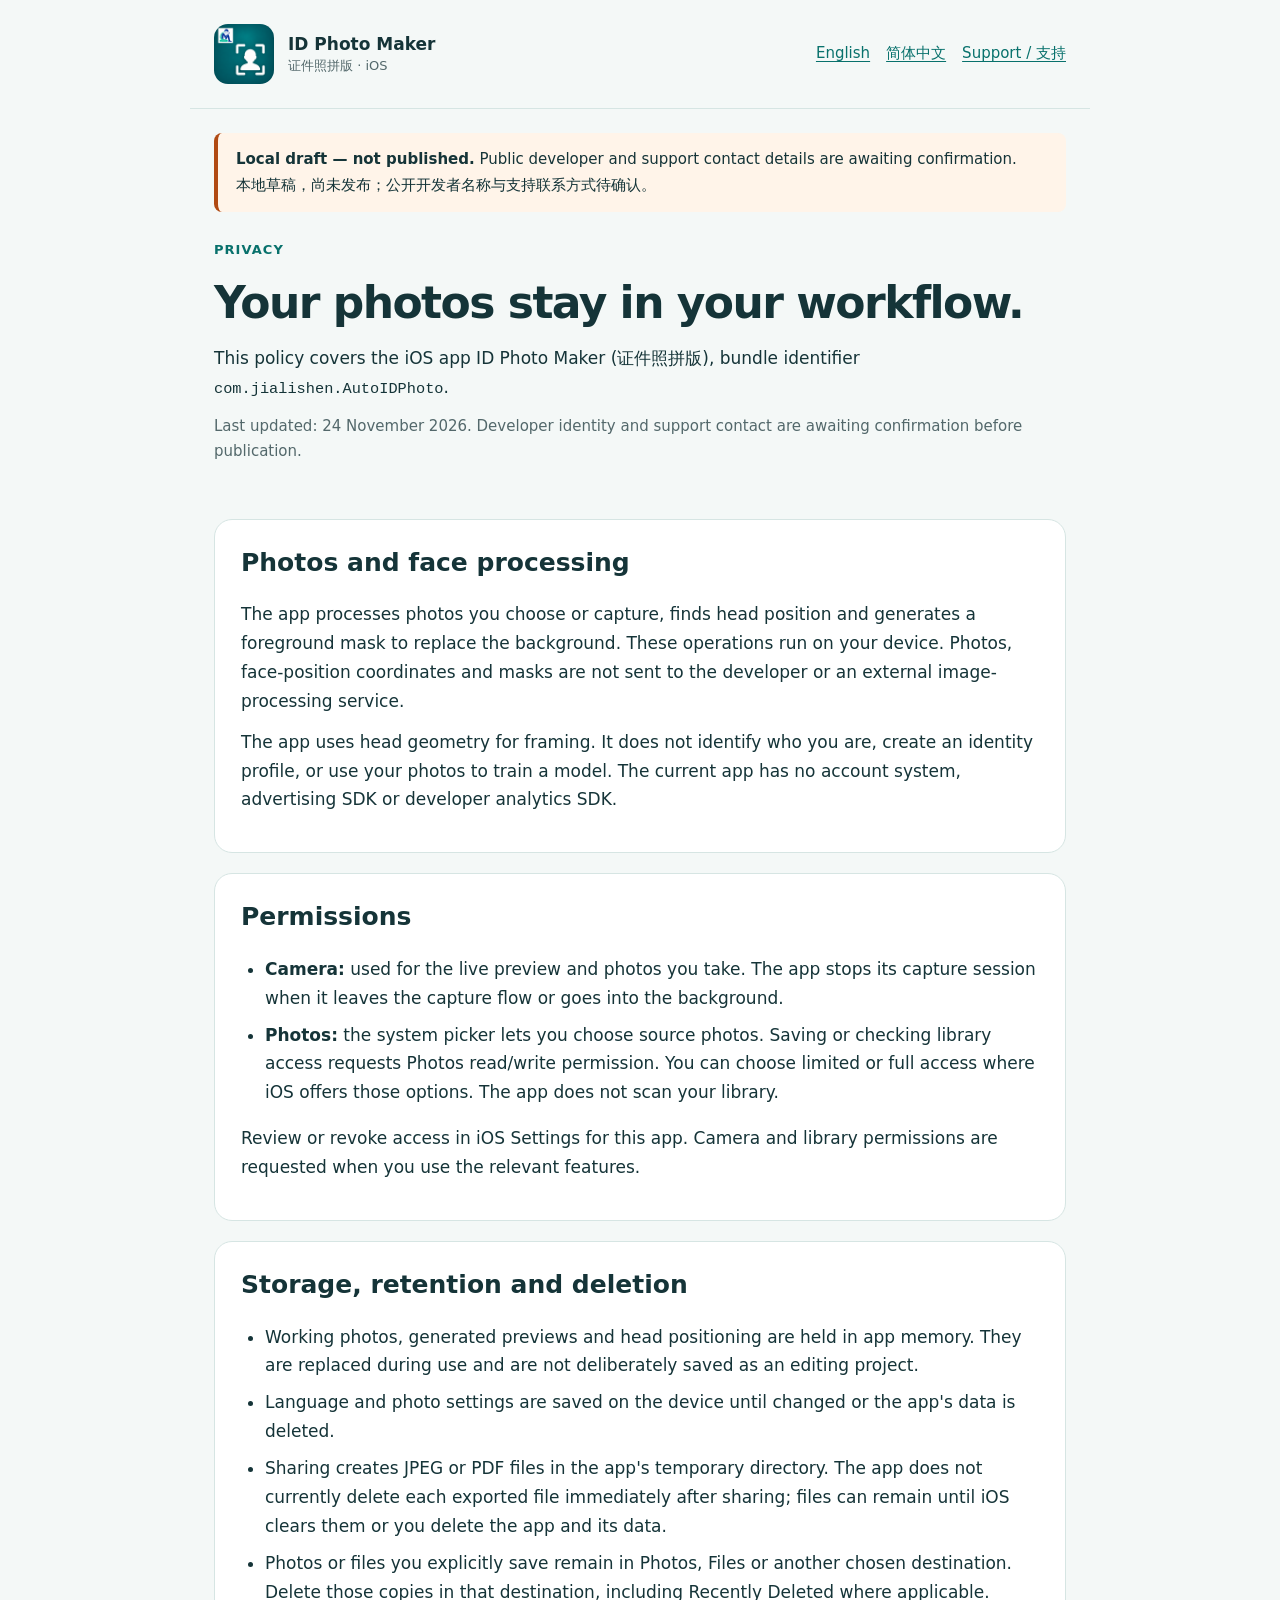
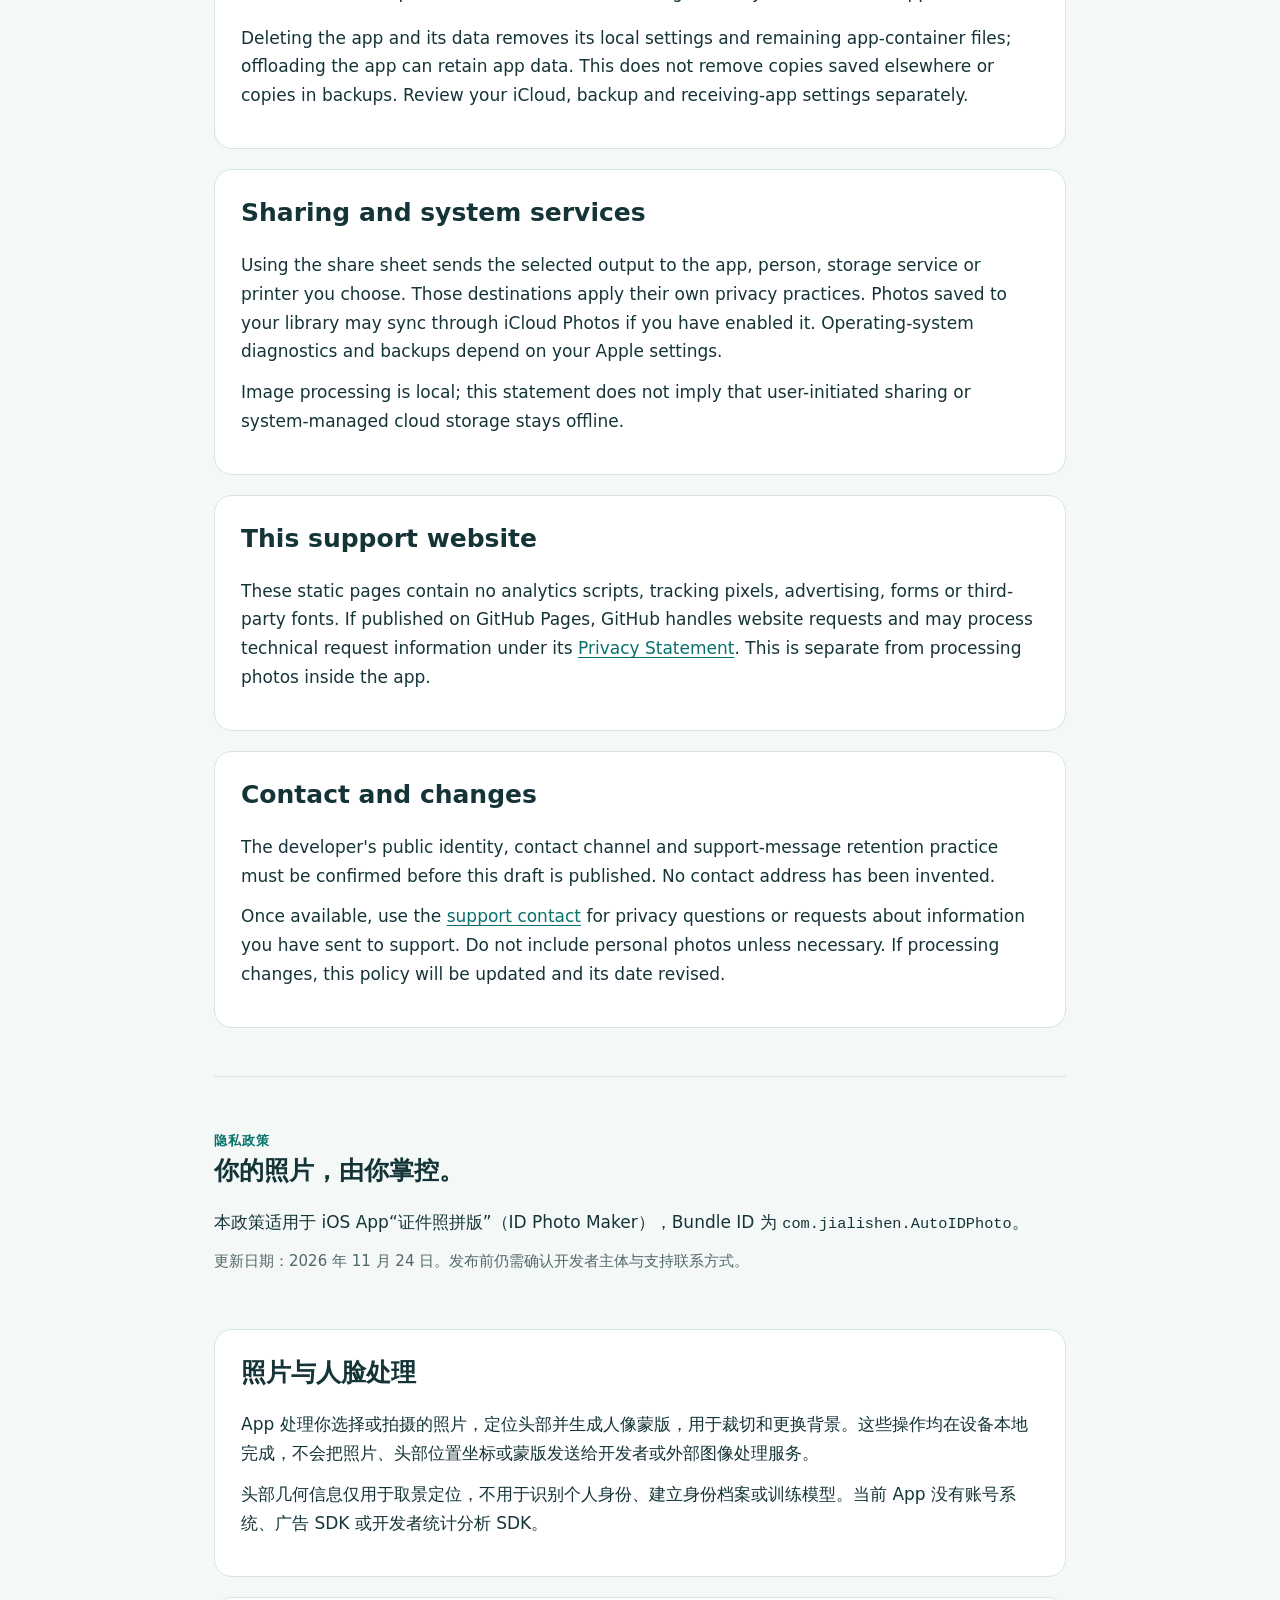
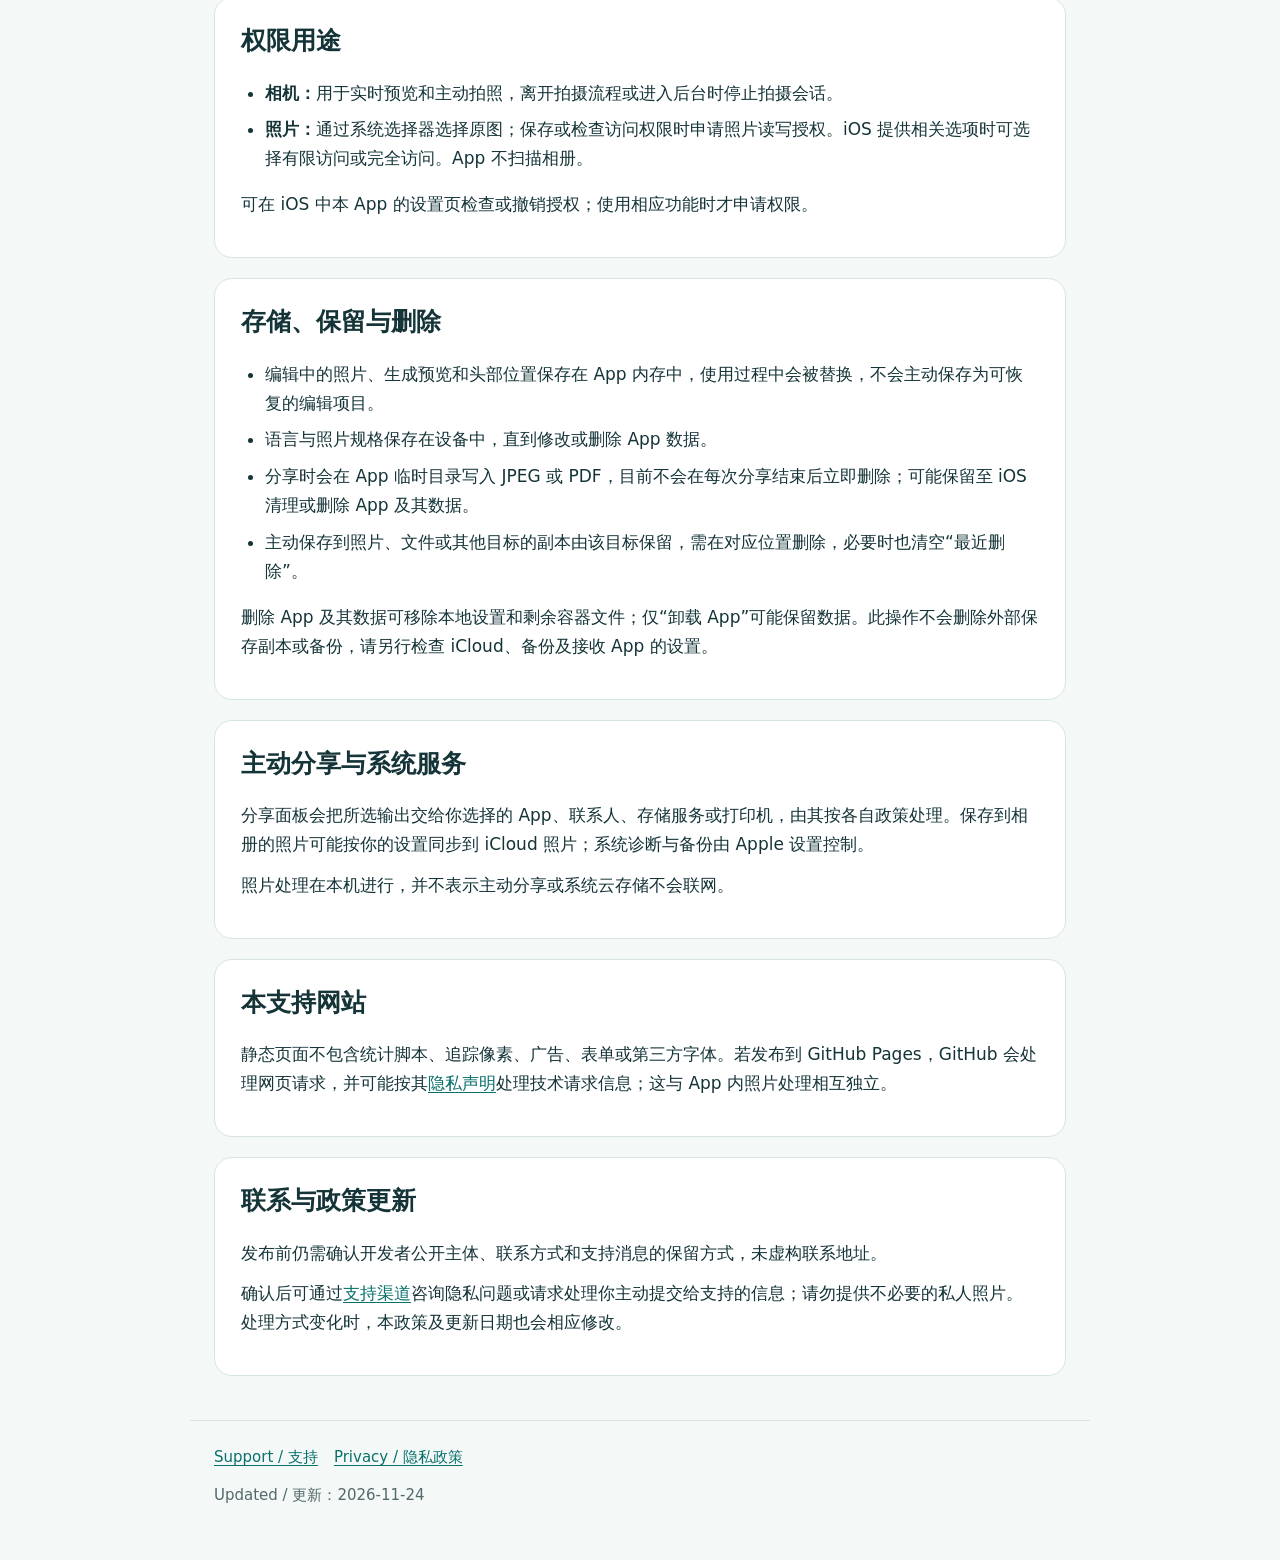
==== docs/privacy.html @ 6a407f12 "Add AutoIDPhoto iOS app and draft support pages" ====
<!doctype html>
<html lang="en">
<head>
<meta charset="utf-8">
<meta name="viewport" content="width=device-width, initial-scale=1">
<meta name="robots" content="noindex,nofollow">
<title>Privacy Policy / 隐私政策 · ID Photo Maker</title>
<meta name="description" content="ID Photo Maker / 证件照拼版 — Privacy Policy / 隐私政策">
<link rel="icon" href="app-icon.png" type="image/png">
<link rel="stylesheet" href="style.css">
</head>
<body>
<a class="skip" href="#main">Skip to content / 跳到正文</a>
<header><img src="app-icon.png" width="60" height="60" alt=""><div class="brand">ID Photo Maker<small lang="zh-Hans">证件照拼版 · iOS</small></div><nav aria-label="Navigation"><a href="#english" lang="en">English</a><a href="#chinese" lang="zh-Hans">简体中文</a><a href="index.html">Support / 支持</a></nav></header>
<main id="main"><aside class="notice" role="note"><strong>Local draft — not published.</strong> Public developer and support contact details are awaiting confirmation.<br><span lang="zh-Hans">本地草稿，尚未发布；公开开发者名称与支持联系方式待确认。</span></aside>

<section id="english" lang="en">
<div class="intro"><span class="eyebrow">Privacy</span><h1>Your photos stay in your workflow.</h1><p>This policy covers the iOS app ID Photo Maker (证件照拼版), bundle identifier <code>com.jialishen.AutoIDPhoto</code>.</p><p class="muted">Last updated: 24 November 2026. Developer identity and support contact are awaiting confirmation before publication.</p></div>
<section class="card"><h2>Photos and face processing</h2><p>The app processes photos you choose or capture, finds head position and generates a foreground mask to replace the background. These operations run on your device. Photos, face-position coordinates and masks are not sent to the developer or an external image-processing service.</p><p>The app uses head geometry for framing. It does not identify who you are, create an identity profile, or use your photos to train a model. The current app has no account system, advertising SDK or developer analytics SDK.</p></section>
<section class="card"><h2>Permissions</h2><ul><li><strong>Camera:</strong> used for the live preview and photos you take. The app stops its capture session when it leaves the capture flow or goes into the background.</li><li><strong>Photos:</strong> the system picker lets you choose source photos. Saving or checking library access requests Photos read/write permission. You can choose limited or full access where iOS offers those options. The app does not scan your library.</li></ul><p>Review or revoke access in iOS Settings for this app. Camera and library permissions are requested when you use the relevant features.</p></section>
<section class="card"><h2>Storage, retention and deletion</h2><ul><li>Working photos, generated previews and head positioning are held in app memory. They are replaced during use and are not deliberately saved as an editing project.</li><li>Language and photo settings are saved on the device until changed or the app's data is deleted.</li><li>Sharing creates JPEG or PDF files in the app's temporary directory. The app does not currently delete each exported file immediately after sharing; files can remain until iOS clears them or you delete the app and its data.</li><li>Photos or files you explicitly save remain in Photos, Files or another chosen destination. Delete those copies in that destination, including Recently Deleted where applicable.</li></ul><p>Deleting the app and its data removes its local settings and remaining app-container files; offloading the app can retain app data. This does not remove copies saved elsewhere or copies in backups. Review your iCloud, backup and receiving-app settings separately.</p></section>
<section class="card"><h2>Sharing and system services</h2><p>Using the share sheet sends the selected output to the app, person, storage service or printer you choose. Those destinations apply their own privacy practices. Photos saved to your library may sync through iCloud Photos if you have enabled it. Operating-system diagnostics and backups depend on your Apple settings.</p><p>Image processing is local; this statement does not imply that user-initiated sharing or system-managed cloud storage stays offline.</p></section>
<section class="card"><h2>This support website</h2><p>These static pages contain no analytics scripts, tracking pixels, advertising, forms or third-party fonts. If published on GitHub Pages, GitHub handles website requests and may process technical request information under its <a href="https://docs.github.com/en/site-policy/privacy-policies/github-general-privacy-statement">Privacy Statement</a>. This is separate from processing photos inside the app.</p></section>
<section class="card"><h2>Contact and changes</h2><p>The developer's public identity, contact channel and support-message retention practice must be confirmed before this draft is published. No contact address has been invented.</p><p>Once available, use the <a href="index.html#contact">support contact</a> for privacy questions or requests about information you have sent to support. Do not include personal photos unless necessary. If processing changes, this policy will be updated and its date revised.</p></section>
</section>
<section id="chinese" class="language" lang="zh-Hans">
<div class="intro"><span class="eyebrow">隐私政策</span><h2>你的照片，由你掌控。</h2><p>本政策适用于 iOS App“证件照拼版”（ID Photo Maker），Bundle ID 为 <code>com.jialishen.AutoIDPhoto</code>。</p><p class="muted">更新日期：2026 年 11 月 24 日。发布前仍需确认开发者主体与支持联系方式。</p></div>
<section class="card"><h2>照片与人脸处理</h2><p>App 处理你选择或拍摄的照片，定位头部并生成人像蒙版，用于裁切和更换背景。这些操作均在设备本地完成，不会把照片、头部位置坐标或蒙版发送给开发者或外部图像处理服务。</p><p>头部几何信息仅用于取景定位，不用于识别个人身份、建立身份档案或训练模型。当前 App 没有账号系统、广告 SDK 或开发者统计分析 SDK。</p></section>
<section class="card"><h2>权限用途</h2><ul><li><strong>相机：</strong>用于实时预览和主动拍照，离开拍摄流程或进入后台时停止拍摄会话。</li><li><strong>照片：</strong>通过系统选择器选择原图；保存或检查访问权限时申请照片读写授权。iOS 提供相关选项时可选择有限访问或完全访问。App 不扫描相册。</li></ul><p>可在 iOS 中本 App 的设置页检查或撤销授权；使用相应功能时才申请权限。</p></section>
<section class="card"><h2>存储、保留与删除</h2><ul><li>编辑中的照片、生成预览和头部位置保存在 App 内存中，使用过程中会被替换，不会主动保存为可恢复的编辑项目。</li><li>语言与照片规格保存在设备中，直到修改或删除 App 数据。</li><li>分享时会在 App 临时目录写入 JPEG 或 PDF，目前不会在每次分享结束后立即删除；可能保留至 iOS 清理或删除 App 及其数据。</li><li>主动保存到照片、文件或其他目标的副本由该目标保留，需在对应位置删除，必要时也清空“最近删除”。</li></ul><p>删除 App 及其数据可移除本地设置和剩余容器文件；仅“卸载 App”可能保留数据。此操作不会删除外部保存副本或备份，请另行检查 iCloud、备份及接收 App 的设置。</p></section>
<section class="card"><h2>主动分享与系统服务</h2><p>分享面板会把所选输出交给你选择的 App、联系人、存储服务或打印机，由其按各自政策处理。保存到相册的照片可能按你的设置同步到 iCloud 照片；系统诊断与备份由 Apple 设置控制。</p><p>照片处理在本机进行，并不表示主动分享或系统云存储不会联网。</p></section>
<section class="card"><h2>本支持网站</h2><p>静态页面不包含统计脚本、追踪像素、广告、表单或第三方字体。若发布到 GitHub Pages，GitHub 会处理网页请求，并可能按其<a href="https://docs.github.com/en/site-policy/privacy-policies/github-general-privacy-statement">隐私声明</a>处理技术请求信息；这与 App 内照片处理相互独立。</p></section>
<section class="card"><h2>联系与政策更新</h2><p>发布前仍需确认开发者公开主体、联系方式和支持消息的保留方式，未虚构联系地址。</p><p>确认后可通过<a href="index.html#contact-zh">支持渠道</a>咨询隐私问题或请求处理你主动提交给支持的信息；请勿提供不必要的私人照片。处理方式变化时，本政策及更新日期也会相应修改。</p></section>
</section>
</main>
<footer><a href="index.html">Support / 支持</a><a href="privacy.html">Privacy / 隐私政策</a><p>Updated / 更新：<time datetime="2026-11-24">2026-11-24</time></p></footer>
</body></html>
---- docs/style.css ----
:root{color-scheme:light;--ink:#153438;--muted:#53686b;--accent:#08716c;--line:#d6e5e3}
*{box-sizing:border-box}html{scroll-behavior:smooth;scroll-padding-top:1rem}body{margin:0;background:#f4f8f7;color:var(--ink);font:17px/1.7 system-ui,-apple-system,BlinkMacSystemFont,"Segoe UI",sans-serif}a{color:var(--accent);text-underline-offset:.2em}a:hover{text-decoration-thickness:2px}a:focus-visible,summary:focus-visible{outline:3px solid #b04a13;outline-offset:4px}.skip{position:absolute;top:-100px;left:12px;background:white;padding:10px}.skip:focus{top:8px}header,main,footer{max-width:900px;margin:auto;padding:24px}header{display:flex;align-items:center;gap:14px;border-bottom:1px solid var(--line)}header img{width:60px;height:60px;border-radius:14px}header .brand{font-weight:750;line-height:1.4}header .brand small{display:block;font-size:13px;font-weight:400;color:var(--muted)}nav{margin-left:auto;display:flex;gap:16px;flex-wrap:wrap;font-size:15px}h1{font-size:clamp(30px,6vw,44px);line-height:1.2;letter-spacing:-.035em;margin:14px 0}h2{font-size:25px;line-height:1.35;margin-top:0}h3{font-size:18px;margin:24px 0 8px}p{margin:12px 0}.intro{padding:22px 0}.eyebrow{color:var(--accent);font-size:13px;font-weight:750;letter-spacing:.08em;text-transform:uppercase}.muted,footer{color:var(--muted);font-size:15px}.card{background:white;border:1px solid var(--line);border-radius:18px;padding:26px;margin:20px 0}.notice{border-left:4px solid #b04a13;background:#fff4e9;padding:14px 18px;border-radius:8px;font-size:15px}.language{margin-top:48px;padding-top:26px;border-top:1px solid var(--line)}li{margin:8px 0}ol,ul{padding-left:24px}details{border-top:1px solid var(--line);padding:16px 0}details:first-of-type{border-top:0}summary{font-weight:650;cursor:pointer}footer{border-top:1px solid var(--line);padding-bottom:40px}footer a{margin-right:16px}code{font-size:.9em;overflow-wrap:anywhere}.buttons{display:flex;gap:14px;flex-wrap:wrap}.button{display:inline-block;background:var(--accent);color:white;text-decoration:none;padding:9px 16px;border-radius:10px}table{width:100%;border-collapse:collapse;font-size:15px}th,td{text-align:left;vertical-align:top;padding:12px 6px;border-bottom:1px solid var(--line)}th{color:var(--muted)}@media(max-width:540px){header,main,footer{padding:18px}header{flex-wrap:wrap}nav{margin-left:0;width:100%}.card{padding:20px}body{font-size:16px}}@media(prefers-reduced-motion:reduce){html{scroll-behavior:auto}}
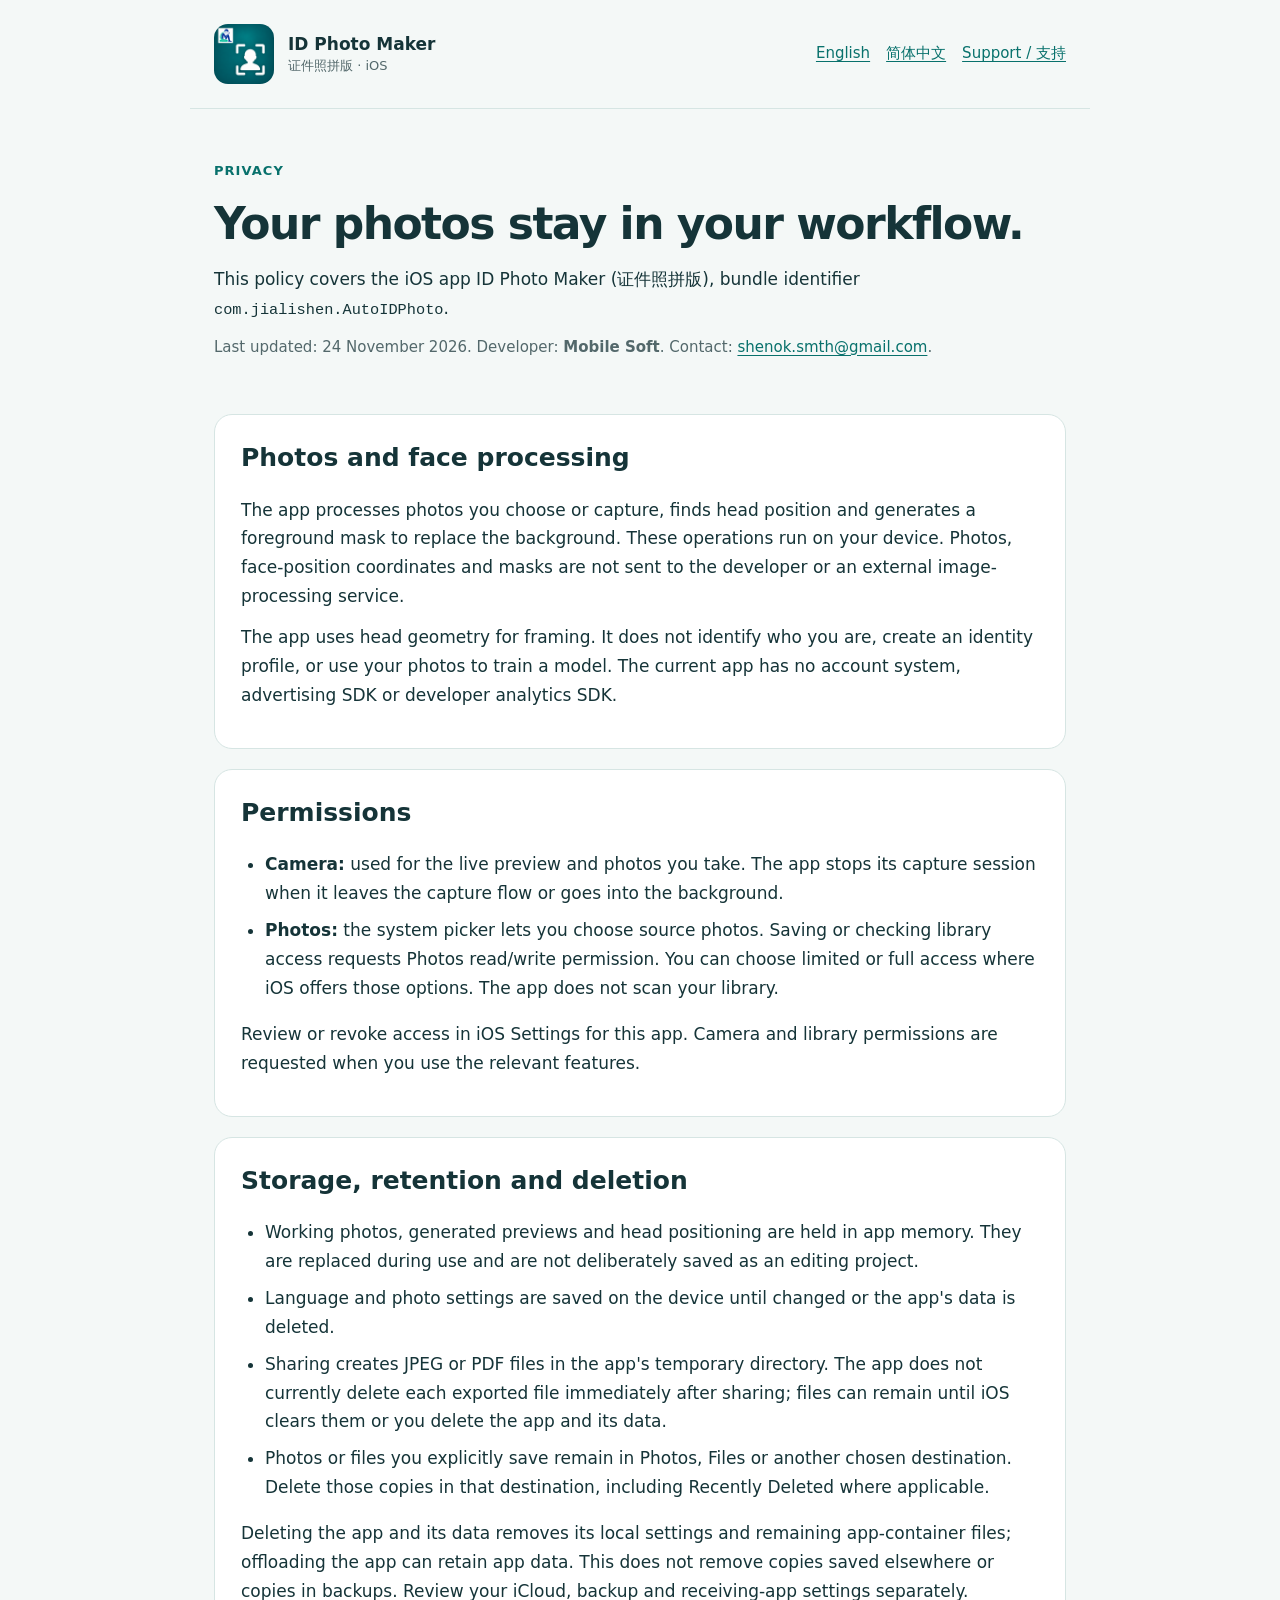
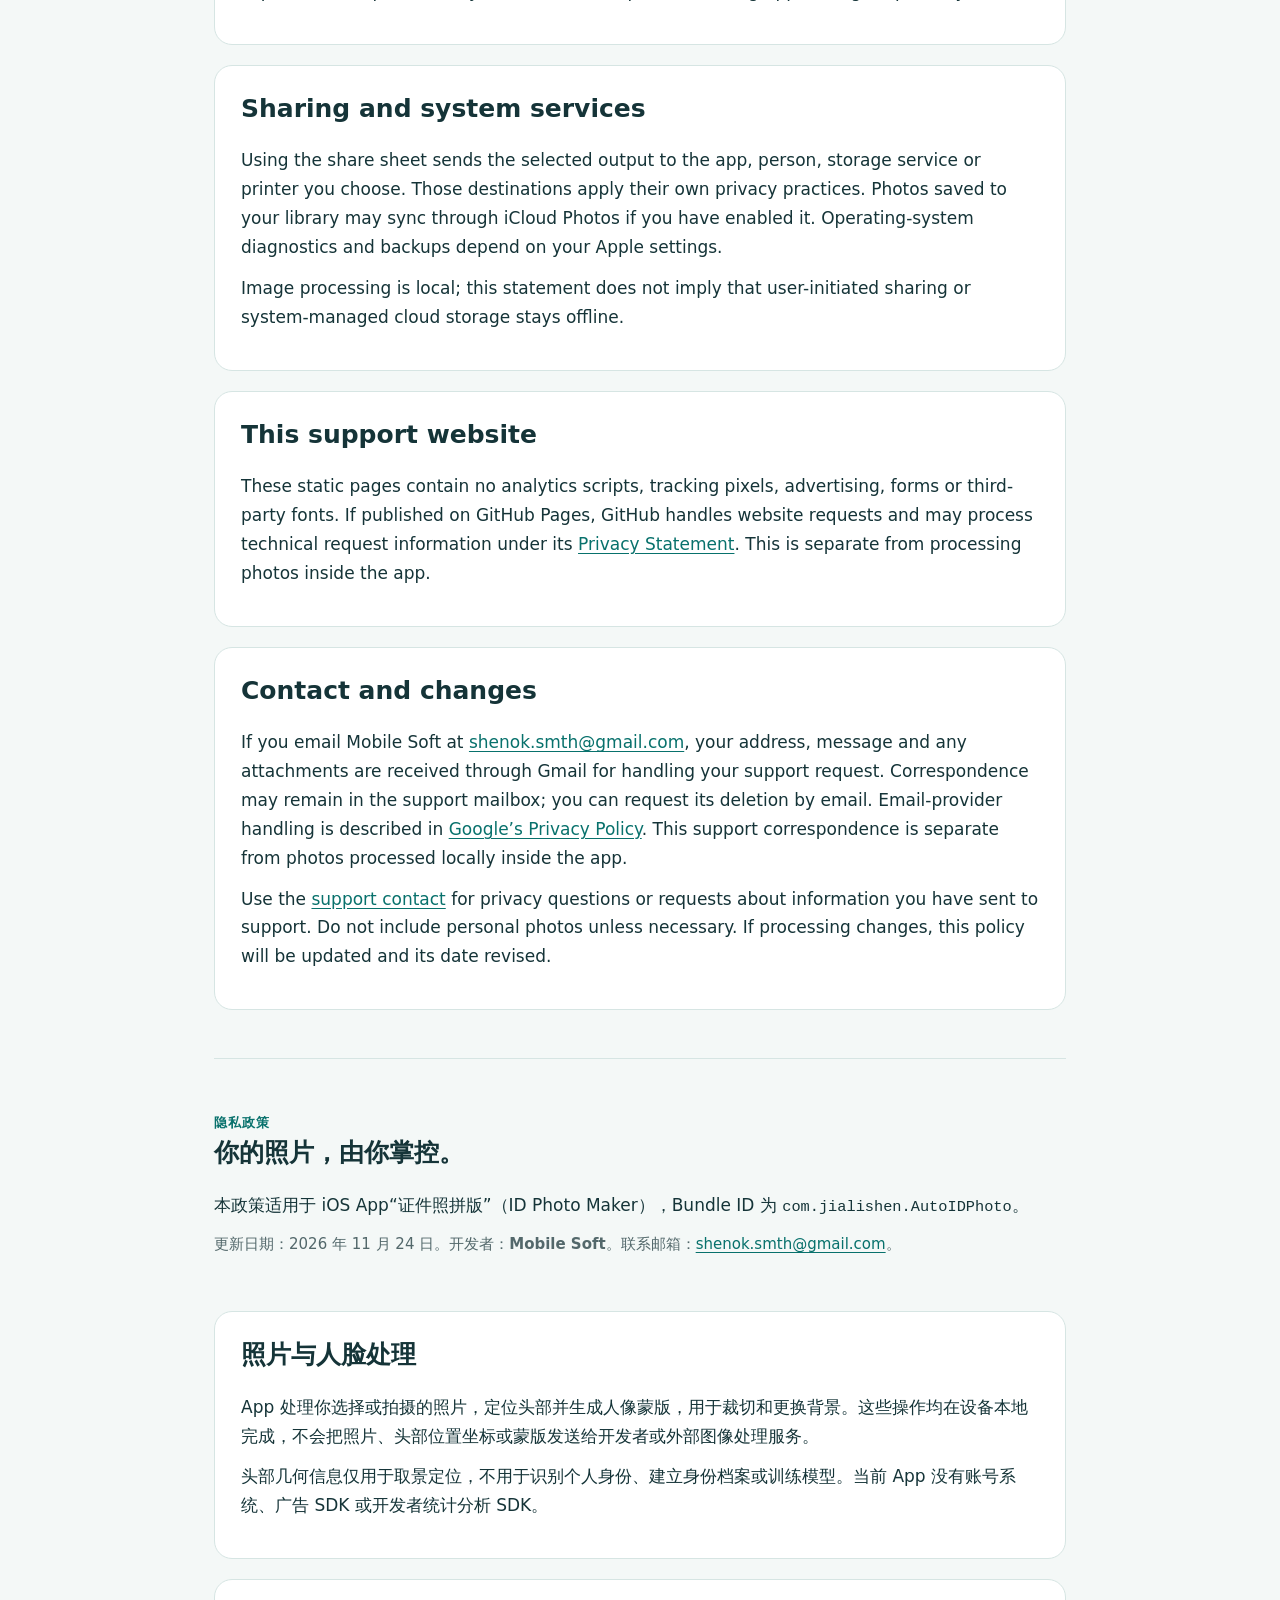
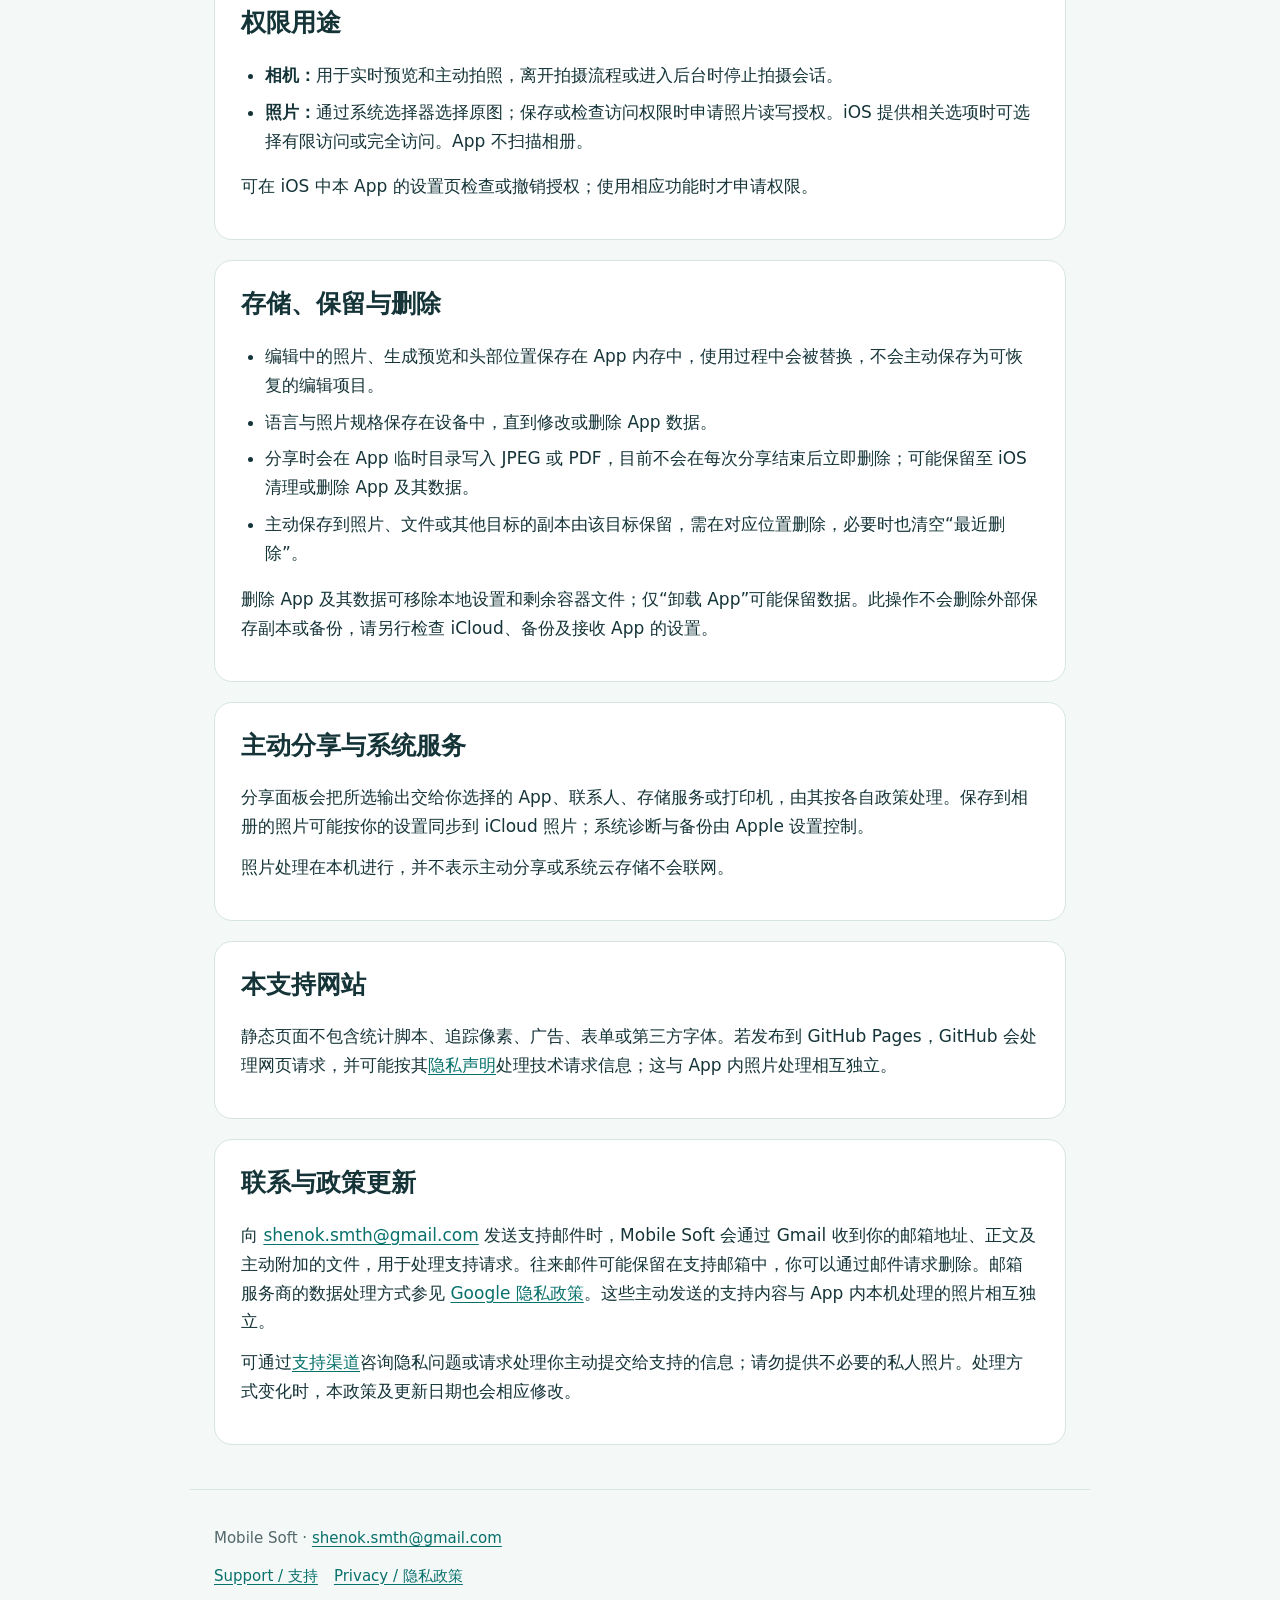
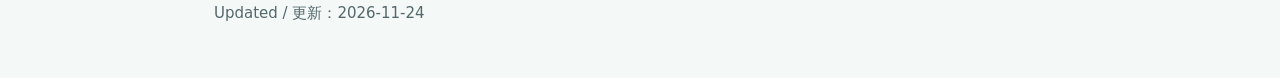
==== commit e17b611b: "Set page contact defaults and finalize support pages" ====
--- a/docs/privacy.html
+++ b/docs/privacy.html
@@ -3,7 +3,6 @@
 <head>
 <meta charset="utf-8">
 <meta name="viewport" content="width=device-width, initial-scale=1">
-<meta name="robots" content="noindex,nofollow">
 <title>Privacy Policy / 隐私政策 · ID Photo Maker</title>
 <meta name="description" content="ID Photo Maker / 证件照拼版 — Privacy Policy / 隐私政策">
 <link rel="icon" href="app-icon.png" type="image/png">
@@ -12,26 +11,26 @@
 <body>
 <a class="skip" href="#main">Skip to content / 跳到正文</a>
 <header><img src="app-icon.png" width="60" height="60" alt=""><div class="brand">ID Photo Maker<small lang="zh-Hans">证件照拼版 · iOS</small></div><nav aria-label="Navigation"><a href="#english" lang="en">English</a><a href="#chinese" lang="zh-Hans">简体中文</a><a href="index.html">Support / 支持</a></nav></header>
-<main id="main"><aside class="notice" role="note"><strong>Local draft — not published.</strong> Public developer and support contact details are awaiting confirmation.<br><span lang="zh-Hans">本地草稿，尚未发布；公开开发者名称与支持联系方式待确认。</span></aside>
+<main id="main">
 
 <section id="english" lang="en">
-<div class="intro"><span class="eyebrow">Privacy</span><h1>Your photos stay in your workflow.</h1><p>This policy covers the iOS app ID Photo Maker (证件照拼版), bundle identifier <code>com.jialishen.AutoIDPhoto</code>.</p><p class="muted">Last updated: 24 November 2026. Developer identity and support contact are awaiting confirmation before publication.</p></div>
+<div class="intro"><span class="eyebrow">Privacy</span><h1>Your photos stay in your workflow.</h1><p>This policy covers the iOS app ID Photo Maker (证件照拼版), bundle identifier <code>com.jialishen.AutoIDPhoto</code>.</p><p class="muted">Last updated: 24 November 2026. Developer: <strong>Mobile Soft</strong>. Contact: <a href="mailto:shenok.smth@gmail.com">shenok.smth@gmail.com</a>.</p></div>
 <section class="card"><h2>Photos and face processing</h2><p>The app processes photos you choose or capture, finds head position and generates a foreground mask to replace the background. These operations run on your device. Photos, face-position coordinates and masks are not sent to the developer or an external image-processing service.</p><p>The app uses head geometry for framing. It does not identify who you are, create an identity profile, or use your photos to train a model. The current app has no account system, advertising SDK or developer analytics SDK.</p></section>
 <section class="card"><h2>Permissions</h2><ul><li><strong>Camera:</strong> used for the live preview and photos you take. The app stops its capture session when it leaves the capture flow or goes into the background.</li><li><strong>Photos:</strong> the system picker lets you choose source photos. Saving or checking library access requests Photos read/write permission. You can choose limited or full access where iOS offers those options. The app does not scan your library.</li></ul><p>Review or revoke access in iOS Settings for this app. Camera and library permissions are requested when you use the relevant features.</p></section>
 <section class="card"><h2>Storage, retention and deletion</h2><ul><li>Working photos, generated previews and head positioning are held in app memory. They are replaced during use and are not deliberately saved as an editing project.</li><li>Language and photo settings are saved on the device until changed or the app's data is deleted.</li><li>Sharing creates JPEG or PDF files in the app's temporary directory. The app does not currently delete each exported file immediately after sharing; files can remain until iOS clears them or you delete the app and its data.</li><li>Photos or files you explicitly save remain in Photos, Files or another chosen destination. Delete those copies in that destination, including Recently Deleted where applicable.</li></ul><p>Deleting the app and its data removes its local settings and remaining app-container files; offloading the app can retain app data. This does not remove copies saved elsewhere or copies in backups. Review your iCloud, backup and receiving-app settings separately.</p></section>
 <section class="card"><h2>Sharing and system services</h2><p>Using the share sheet sends the selected output to the app, person, storage service or printer you choose. Those destinations apply their own privacy practices. Photos saved to your library may sync through iCloud Photos if you have enabled it. Operating-system diagnostics and backups depend on your Apple settings.</p><p>Image processing is local; this statement does not imply that user-initiated sharing or system-managed cloud storage stays offline.</p></section>
 <section class="card"><h2>This support website</h2><p>These static pages contain no analytics scripts, tracking pixels, advertising, forms or third-party fonts. If published on GitHub Pages, GitHub handles website requests and may process technical request information under its <a href="https://docs.github.com/en/site-policy/privacy-policies/github-general-privacy-statement">Privacy Statement</a>. This is separate from processing photos inside the app.</p></section>
-<section class="card"><h2>Contact and changes</h2><p>The developer's public identity, contact channel and support-message retention practice must be confirmed before this draft is published. No contact address has been invented.</p><p>Once available, use the <a href="index.html#contact">support contact</a> for privacy questions or requests about information you have sent to support. Do not include personal photos unless necessary. If processing changes, this policy will be updated and its date revised.</p></section>
+<section class="card"><h2>Contact and changes</h2><p>If you email Mobile Soft at <a href="mailto:shenok.smth@gmail.com">shenok.smth@gmail.com</a>, your address, message and any attachments are received through Gmail for handling your support request. Correspondence may remain in the support mailbox; you can request its deletion by email. Email-provider handling is described in <a href="https://policies.google.com/privacy">Google’s Privacy Policy</a>. This support correspondence is separate from photos processed locally inside the app.</p><p>Use the <a href="index.html#contact">support contact</a> for privacy questions or requests about information you have sent to support. Do not include personal photos unless necessary. If processing changes, this policy will be updated and its date revised.</p></section>
 </section>
 <section id="chinese" class="language" lang="zh-Hans">
-<div class="intro"><span class="eyebrow">隐私政策</span><h2>你的照片，由你掌控。</h2><p>本政策适用于 iOS App“证件照拼版”（ID Photo Maker），Bundle ID 为 <code>com.jialishen.AutoIDPhoto</code>。</p><p class="muted">更新日期：2026 年 11 月 24 日。发布前仍需确认开发者主体与支持联系方式。</p></div>
+<div class="intro"><span class="eyebrow">隐私政策</span><h2>你的照片，由你掌控。</h2><p>本政策适用于 iOS App“证件照拼版”（ID Photo Maker），Bundle ID 为 <code>com.jialishen.AutoIDPhoto</code>。</p><p class="muted">更新日期：2026 年 11 月 24 日。开发者：<strong>Mobile Soft</strong>。联系邮箱：<a href="mailto:shenok.smth@gmail.com">shenok.smth@gmail.com</a>。</p></div>
 <section class="card"><h2>照片与人脸处理</h2><p>App 处理你选择或拍摄的照片，定位头部并生成人像蒙版，用于裁切和更换背景。这些操作均在设备本地完成，不会把照片、头部位置坐标或蒙版发送给开发者或外部图像处理服务。</p><p>头部几何信息仅用于取景定位，不用于识别个人身份、建立身份档案或训练模型。当前 App 没有账号系统、广告 SDK 或开发者统计分析 SDK。</p></section>
 <section class="card"><h2>权限用途</h2><ul><li><strong>相机：</strong>用于实时预览和主动拍照，离开拍摄流程或进入后台时停止拍摄会话。</li><li><strong>照片：</strong>通过系统选择器选择原图；保存或检查访问权限时申请照片读写授权。iOS 提供相关选项时可选择有限访问或完全访问。App 不扫描相册。</li></ul><p>可在 iOS 中本 App 的设置页检查或撤销授权；使用相应功能时才申请权限。</p></section>
 <section class="card"><h2>存储、保留与删除</h2><ul><li>编辑中的照片、生成预览和头部位置保存在 App 内存中，使用过程中会被替换，不会主动保存为可恢复的编辑项目。</li><li>语言与照片规格保存在设备中，直到修改或删除 App 数据。</li><li>分享时会在 App 临时目录写入 JPEG 或 PDF，目前不会在每次分享结束后立即删除；可能保留至 iOS 清理或删除 App 及其数据。</li><li>主动保存到照片、文件或其他目标的副本由该目标保留，需在对应位置删除，必要时也清空“最近删除”。</li></ul><p>删除 App 及其数据可移除本地设置和剩余容器文件；仅“卸载 App”可能保留数据。此操作不会删除外部保存副本或备份，请另行检查 iCloud、备份及接收 App 的设置。</p></section>
 <section class="card"><h2>主动分享与系统服务</h2><p>分享面板会把所选输出交给你选择的 App、联系人、存储服务或打印机，由其按各自政策处理。保存到相册的照片可能按你的设置同步到 iCloud 照片；系统诊断与备份由 Apple 设置控制。</p><p>照片处理在本机进行，并不表示主动分享或系统云存储不会联网。</p></section>
 <section class="card"><h2>本支持网站</h2><p>静态页面不包含统计脚本、追踪像素、广告、表单或第三方字体。若发布到 GitHub Pages，GitHub 会处理网页请求，并可能按其<a href="https://docs.github.com/en/site-policy/privacy-policies/github-general-privacy-statement">隐私声明</a>处理技术请求信息；这与 App 内照片处理相互独立。</p></section>
-<section class="card"><h2>联系与政策更新</h2><p>发布前仍需确认开发者公开主体、联系方式和支持消息的保留方式，未虚构联系地址。</p><p>确认后可通过<a href="index.html#contact-zh">支持渠道</a>咨询隐私问题或请求处理你主动提交给支持的信息；请勿提供不必要的私人照片。处理方式变化时，本政策及更新日期也会相应修改。</p></section>
+<section class="card"><h2>联系与政策更新</h2><p>向 <a href="mailto:shenok.smth@gmail.com">shenok.smth@gmail.com</a> 发送支持邮件时，Mobile Soft 会通过 Gmail 收到你的邮箱地址、正文及主动附加的文件，用于处理支持请求。往来邮件可能保留在支持邮箱中，你可以通过邮件请求删除。邮箱服务商的数据处理方式参见 <a href="https://policies.google.com/privacy">Google 隐私政策</a>。这些主动发送的支持内容与 App 内本机处理的照片相互独立。</p><p>可通过<a href="index.html#contact-zh">支持渠道</a>咨询隐私问题或请求处理你主动提交给支持的信息；请勿提供不必要的私人照片。处理方式变化时，本政策及更新日期也会相应修改。</p></section>
 </section>
 </main>
-<footer><a href="index.html">Support / 支持</a><a href="privacy.html">Privacy / 隐私政策</a><p>Updated / 更新：<time datetime="2026-11-24">2026-11-24</time></p></footer>
+<footer><p>Mobile Soft · <a href="mailto:shenok.smth@gmail.com">shenok.smth@gmail.com</a></p><a href="index.html">Support / 支持</a><a href="privacy.html">Privacy / 隐私政策</a><p>Updated / 更新：<time datetime="2026-11-24">2026-11-24</time></p></footer>
 </body></html>
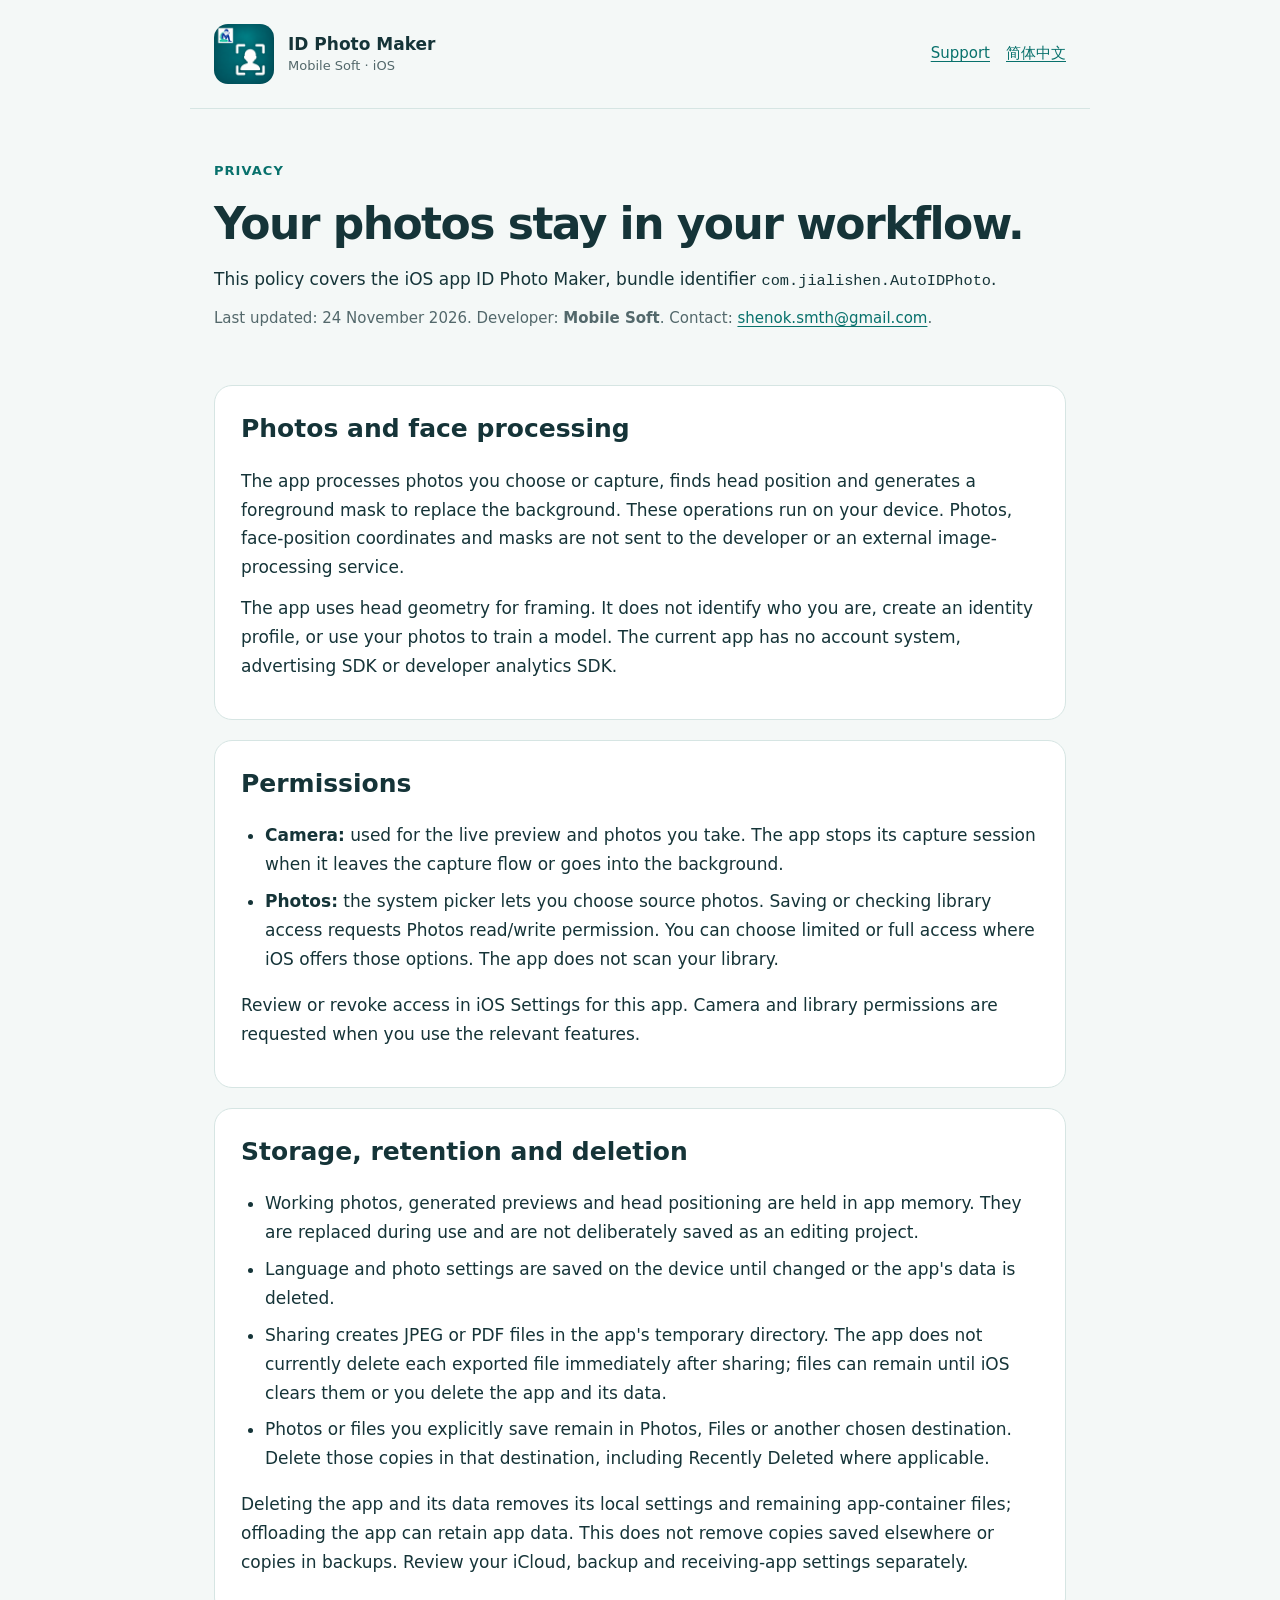
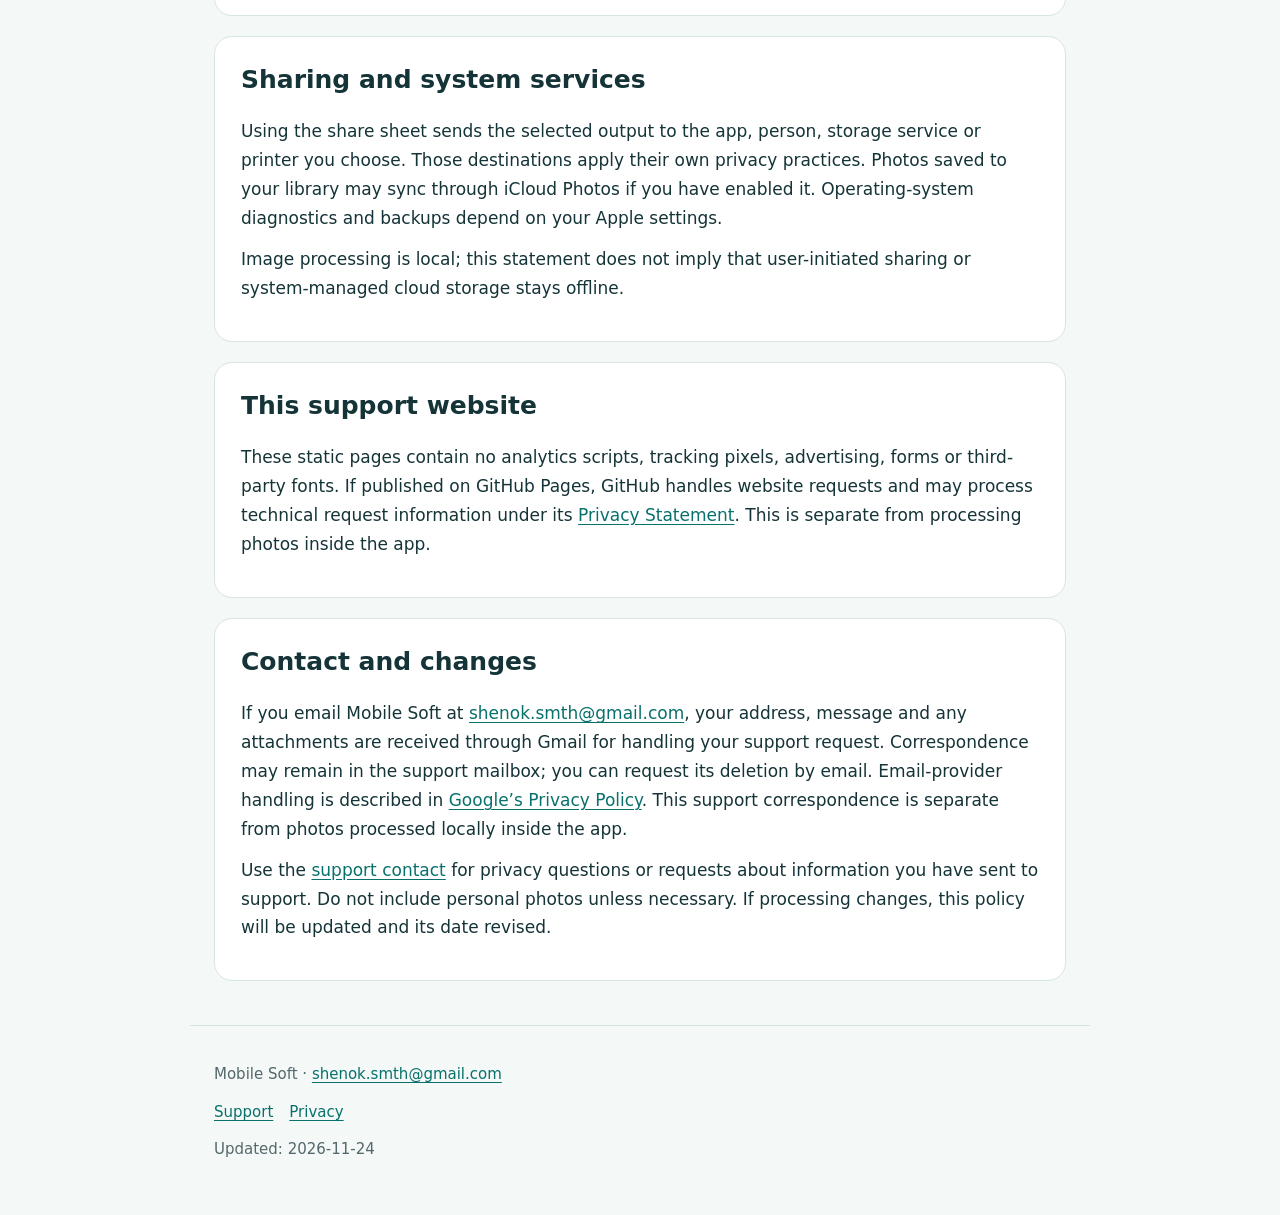
==== commit ee4861d8: "Serve UK English pages by default with separate Chinese pages" ====
--- a/docs/privacy.html
+++ b/docs/privacy.html
@@ -1,36 +1,24 @@
 <!doctype html>
-<html lang="en">
+<html lang="en-GB">
 <head>
 <meta charset="utf-8">
 <meta name="viewport" content="width=device-width, initial-scale=1">
-<title>Privacy Policy / 隐私政策 · ID Photo Maker</title>
-<meta name="description" content="ID Photo Maker / 证件照拼版 — Privacy Policy / 隐私政策">
+<title>Privacy Policy · ID Photo Maker</title>
+<meta name="description" content="Help and privacy information for ID Photo Maker by Mobile Soft.">
 <link rel="icon" href="app-icon.png" type="image/png">
 <link rel="stylesheet" href="style.css">
 </head>
 <body>
-<a class="skip" href="#main">Skip to content / 跳到正文</a>
-<header><img src="app-icon.png" width="60" height="60" alt=""><div class="brand">ID Photo Maker<small lang="zh-Hans">证件照拼版 · iOS</small></div><nav aria-label="Navigation"><a href="#english" lang="en">English</a><a href="#chinese" lang="zh-Hans">简体中文</a><a href="index.html">Support / 支持</a></nav></header>
-<main id="main">
-
-<section id="english" lang="en">
-<div class="intro"><span class="eyebrow">Privacy</span><h1>Your photos stay in your workflow.</h1><p>This policy covers the iOS app ID Photo Maker (证件照拼版), bundle identifier <code>com.jialishen.AutoIDPhoto</code>.</p><p class="muted">Last updated: 24 November 2026. Developer: <strong>Mobile Soft</strong>. Contact: <a href="mailto:shenok.smth@gmail.com">shenok.smth@gmail.com</a>.</p></div>
+<a class="skip" href="#main">Skip to content</a>
+<header><img src="app-icon.png" width="60" height="60" alt=""><div class="brand">ID Photo Maker<small>Mobile Soft · iOS</small></div><nav aria-label="Navigation"><a href="index.html">Support</a><a href="privacy.zh-Hans.html" lang="zh-Hans" hreflang="zh-Hans">简体中文</a></nav></header>
+<main id="main"><section id="english" lang="en-GB">
+<div class="intro"><span class="eyebrow">Privacy</span><h1>Your photos stay in your workflow.</h1><p>This policy covers the iOS app ID Photo Maker, bundle identifier <code>com.jialishen.AutoIDPhoto</code>.</p><p class="muted">Last updated: 24 November 2026. Developer: <strong>Mobile Soft</strong>. Contact: <a href="mailto:shenok.smth@gmail.com">shenok.smth@gmail.com</a>.</p></div>
 <section class="card"><h2>Photos and face processing</h2><p>The app processes photos you choose or capture, finds head position and generates a foreground mask to replace the background. These operations run on your device. Photos, face-position coordinates and masks are not sent to the developer or an external image-processing service.</p><p>The app uses head geometry for framing. It does not identify who you are, create an identity profile, or use your photos to train a model. The current app has no account system, advertising SDK or developer analytics SDK.</p></section>
 <section class="card"><h2>Permissions</h2><ul><li><strong>Camera:</strong> used for the live preview and photos you take. The app stops its capture session when it leaves the capture flow or goes into the background.</li><li><strong>Photos:</strong> the system picker lets you choose source photos. Saving or checking library access requests Photos read/write permission. You can choose limited or full access where iOS offers those options. The app does not scan your library.</li></ul><p>Review or revoke access in iOS Settings for this app. Camera and library permissions are requested when you use the relevant features.</p></section>
 <section class="card"><h2>Storage, retention and deletion</h2><ul><li>Working photos, generated previews and head positioning are held in app memory. They are replaced during use and are not deliberately saved as an editing project.</li><li>Language and photo settings are saved on the device until changed or the app's data is deleted.</li><li>Sharing creates JPEG or PDF files in the app's temporary directory. The app does not currently delete each exported file immediately after sharing; files can remain until iOS clears them or you delete the app and its data.</li><li>Photos or files you explicitly save remain in Photos, Files or another chosen destination. Delete those copies in that destination, including Recently Deleted where applicable.</li></ul><p>Deleting the app and its data removes its local settings and remaining app-container files; offloading the app can retain app data. This does not remove copies saved elsewhere or copies in backups. Review your iCloud, backup and receiving-app settings separately.</p></section>
 <section class="card"><h2>Sharing and system services</h2><p>Using the share sheet sends the selected output to the app, person, storage service or printer you choose. Those destinations apply their own privacy practices. Photos saved to your library may sync through iCloud Photos if you have enabled it. Operating-system diagnostics and backups depend on your Apple settings.</p><p>Image processing is local; this statement does not imply that user-initiated sharing or system-managed cloud storage stays offline.</p></section>
 <section class="card"><h2>This support website</h2><p>These static pages contain no analytics scripts, tracking pixels, advertising, forms or third-party fonts. If published on GitHub Pages, GitHub handles website requests and may process technical request information under its <a href="https://docs.github.com/en/site-policy/privacy-policies/github-general-privacy-statement">Privacy Statement</a>. This is separate from processing photos inside the app.</p></section>
 <section class="card"><h2>Contact and changes</h2><p>If you email Mobile Soft at <a href="mailto:shenok.smth@gmail.com">shenok.smth@gmail.com</a>, your address, message and any attachments are received through Gmail for handling your support request. Correspondence may remain in the support mailbox; you can request its deletion by email. Email-provider handling is described in <a href="https://policies.google.com/privacy">Google’s Privacy Policy</a>. This support correspondence is separate from photos processed locally inside the app.</p><p>Use the <a href="index.html#contact">support contact</a> for privacy questions or requests about information you have sent to support. Do not include personal photos unless necessary. If processing changes, this policy will be updated and its date revised.</p></section>
-</section>
-<section id="chinese" class="language" lang="zh-Hans">
-<div class="intro"><span class="eyebrow">隐私政策</span><h2>你的照片，由你掌控。</h2><p>本政策适用于 iOS App“证件照拼版”（ID Photo Maker），Bundle ID 为 <code>com.jialishen.AutoIDPhoto</code>。</p><p class="muted">更新日期：2026 年 11 月 24 日。开发者：<strong>Mobile Soft</strong>。联系邮箱：<a href="mailto:shenok.smth@gmail.com">shenok.smth@gmail.com</a>。</p></div>
-<section class="card"><h2>照片与人脸处理</h2><p>App 处理你选择或拍摄的照片，定位头部并生成人像蒙版，用于裁切和更换背景。这些操作均在设备本地完成，不会把照片、头部位置坐标或蒙版发送给开发者或外部图像处理服务。</p><p>头部几何信息仅用于取景定位，不用于识别个人身份、建立身份档案或训练模型。当前 App 没有账号系统、广告 SDK 或开发者统计分析 SDK。</p></section>
-<section class="card"><h2>权限用途</h2><ul><li><strong>相机：</strong>用于实时预览和主动拍照，离开拍摄流程或进入后台时停止拍摄会话。</li><li><strong>照片：</strong>通过系统选择器选择原图；保存或检查访问权限时申请照片读写授权。iOS 提供相关选项时可选择有限访问或完全访问。App 不扫描相册。</li></ul><p>可在 iOS 中本 App 的设置页检查或撤销授权；使用相应功能时才申请权限。</p></section>
-<section class="card"><h2>存储、保留与删除</h2><ul><li>编辑中的照片、生成预览和头部位置保存在 App 内存中，使用过程中会被替换，不会主动保存为可恢复的编辑项目。</li><li>语言与照片规格保存在设备中，直到修改或删除 App 数据。</li><li>分享时会在 App 临时目录写入 JPEG 或 PDF，目前不会在每次分享结束后立即删除；可能保留至 iOS 清理或删除 App 及其数据。</li><li>主动保存到照片、文件或其他目标的副本由该目标保留，需在对应位置删除，必要时也清空“最近删除”。</li></ul><p>删除 App 及其数据可移除本地设置和剩余容器文件；仅“卸载 App”可能保留数据。此操作不会删除外部保存副本或备份，请另行检查 iCloud、备份及接收 App 的设置。</p></section>
-<section class="card"><h2>主动分享与系统服务</h2><p>分享面板会把所选输出交给你选择的 App、联系人、存储服务或打印机，由其按各自政策处理。保存到相册的照片可能按你的设置同步到 iCloud 照片；系统诊断与备份由 Apple 设置控制。</p><p>照片处理在本机进行，并不表示主动分享或系统云存储不会联网。</p></section>
-<section class="card"><h2>本支持网站</h2><p>静态页面不包含统计脚本、追踪像素、广告、表单或第三方字体。若发布到 GitHub Pages，GitHub 会处理网页请求，并可能按其<a href="https://docs.github.com/en/site-policy/privacy-policies/github-general-privacy-statement">隐私声明</a>处理技术请求信息；这与 App 内照片处理相互独立。</p></section>
-<section class="card"><h2>联系与政策更新</h2><p>向 <a href="mailto:shenok.smth@gmail.com">shenok.smth@gmail.com</a> 发送支持邮件时，Mobile Soft 会通过 Gmail 收到你的邮箱地址、正文及主动附加的文件，用于处理支持请求。往来邮件可能保留在支持邮箱中，你可以通过邮件请求删除。邮箱服务商的数据处理方式参见 <a href="https://policies.google.com/privacy">Google 隐私政策</a>。这些主动发送的支持内容与 App 内本机处理的照片相互独立。</p><p>可通过<a href="index.html#contact-zh">支持渠道</a>咨询隐私问题或请求处理你主动提交给支持的信息；请勿提供不必要的私人照片。处理方式变化时，本政策及更新日期也会相应修改。</p></section>
-</section>
-</main>
-<footer><p>Mobile Soft · <a href="mailto:shenok.smth@gmail.com">shenok.smth@gmail.com</a></p><a href="index.html">Support / 支持</a><a href="privacy.html">Privacy / 隐私政策</a><p>Updated / 更新：<time datetime="2026-11-24">2026-11-24</time></p></footer>
+</section></main>
+<footer><p>Mobile Soft · <a href="mailto:shenok.smth@gmail.com">shenok.smth@gmail.com</a></p><a href="index.html">Support</a><a href="privacy.html">Privacy</a><p>Updated: <time datetime="2026-11-24">2026-11-24</time></p></footer>
 </body></html>
